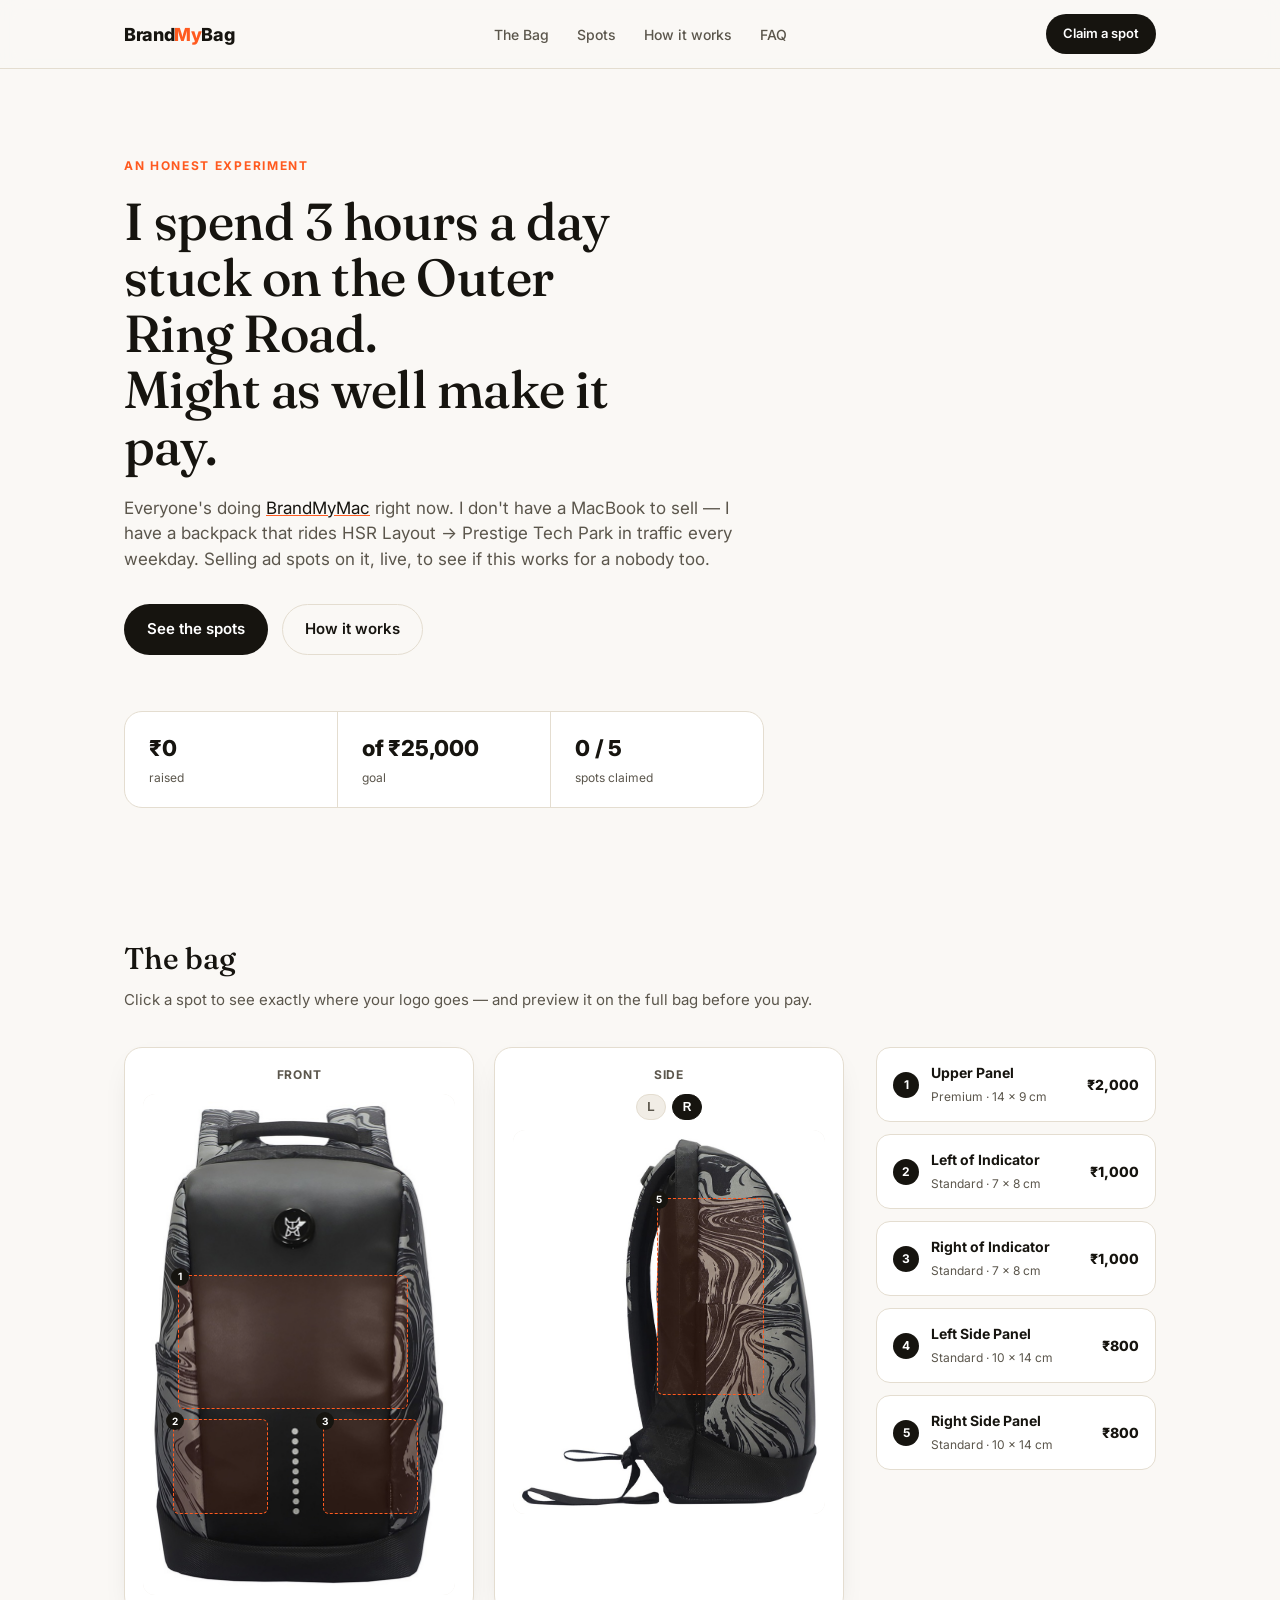
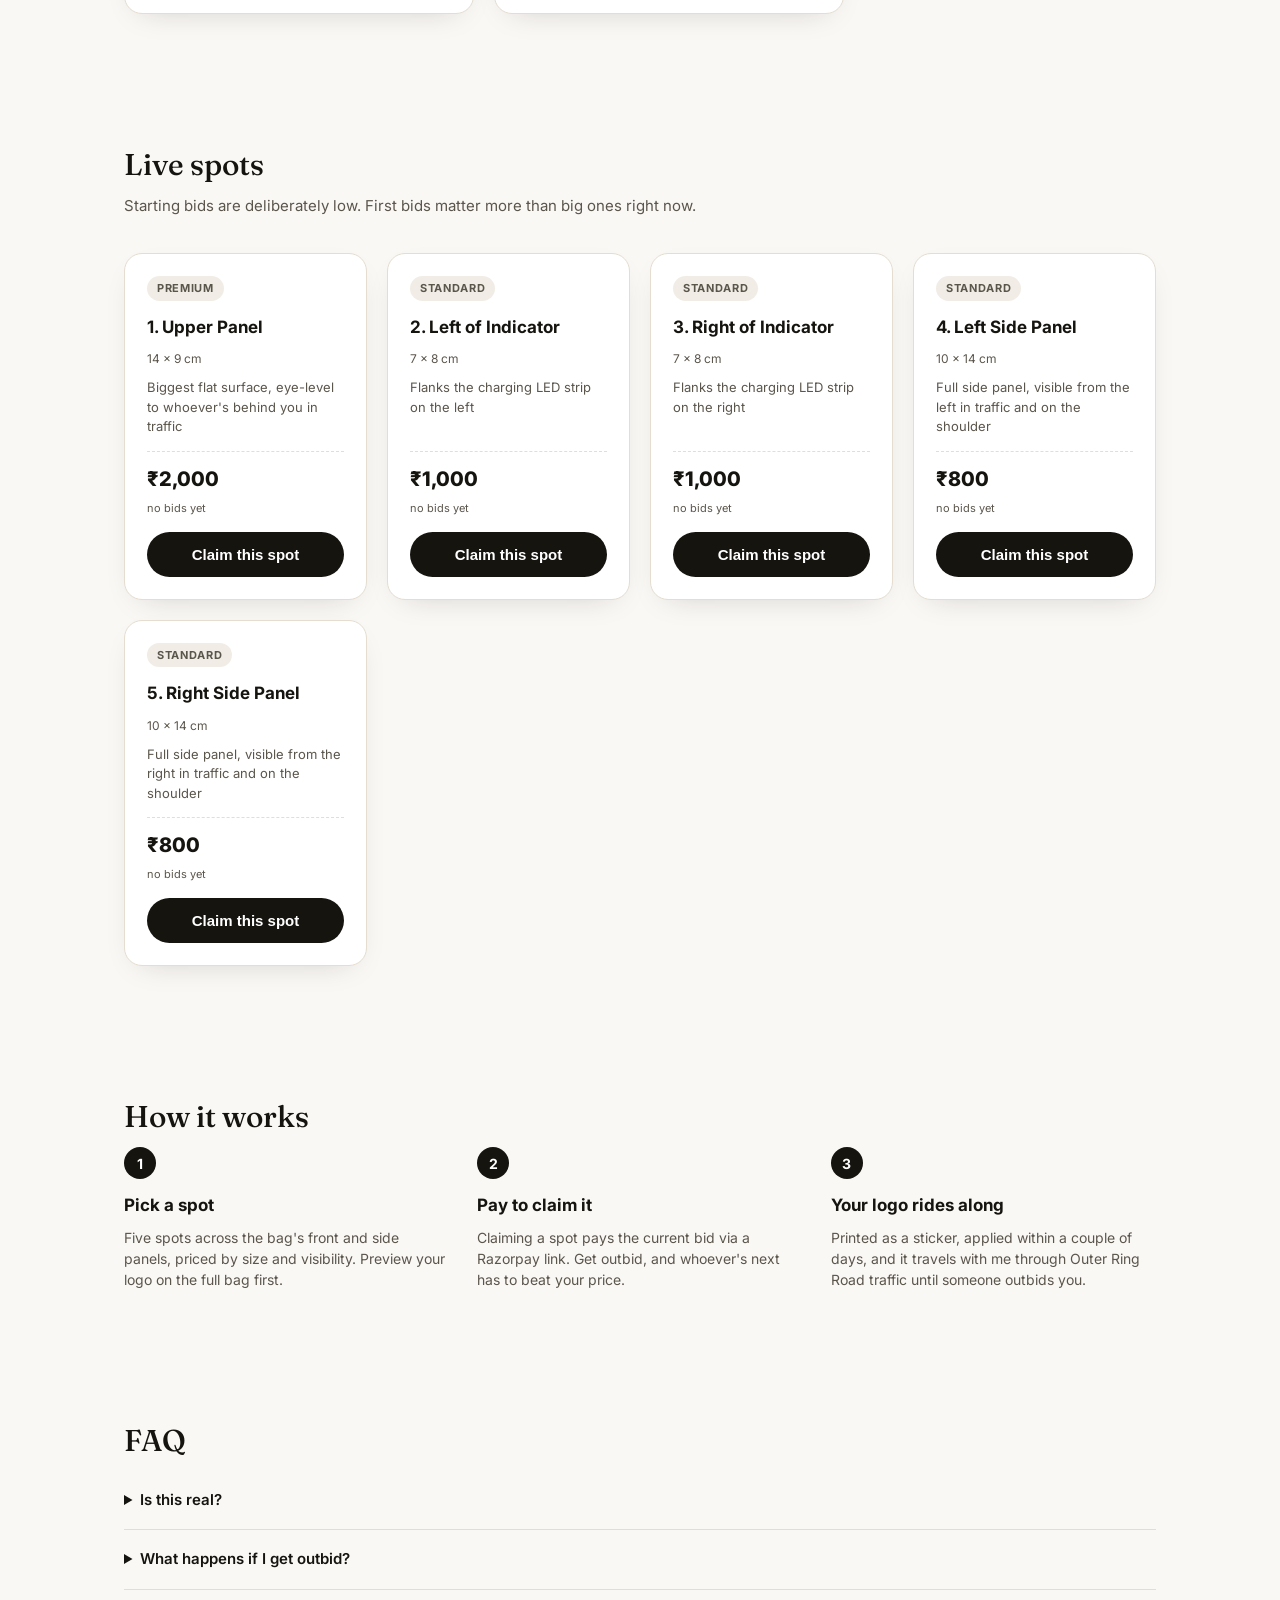
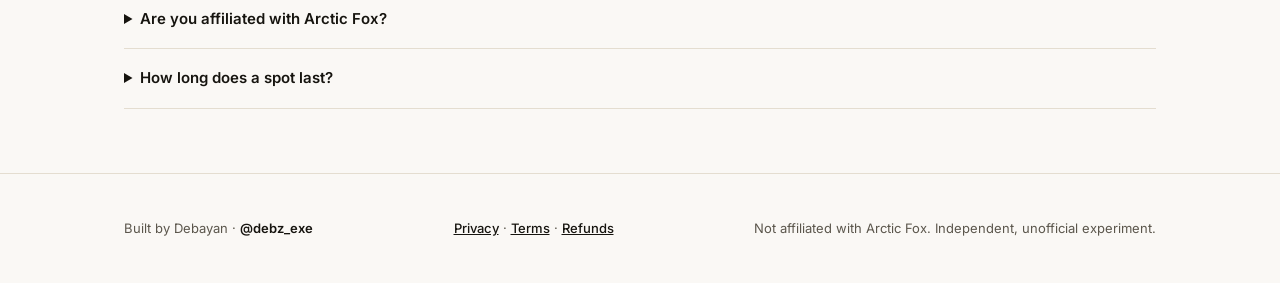
==== index.html @ 96011ea1 "Initial BrandMyBag site with policy pages" ====
<!doctype html>
<html lang="en">
<head>
<meta charset="UTF-8" />
<meta name="viewport" content="width=device-width, initial-scale=1.0" />
<title>BrandMyBag — ad space on my backpack</title>
<meta name="description" content="Auctioning ad spots on my backpack, ridden daily through Outer Ring Road traffic between HSR Layout and Prestige Tech Park. An honest experiment in riding a bandwagon." />
<link rel="preconnect" href="https://fonts.googleapis.com">
<link rel="preconnect" href="https://fonts.gstatic.com" crossorigin>
<link href="https://fonts.googleapis.com/css2?family=Inter:wght@400;500;600;700;800&family=Fraunces:opsz,wght@9..144,500&display=swap" rel="stylesheet">
<link rel="stylesheet" href="style.css" />
</head>
<body>

<header class="site-header">
  <div class="wrap header-inner">
    <a href="#" class="wordmark">Brand<span>My</span>Bag</a>
    <nav>
      <a href="#bag">The Bag</a>
      <a href="#spots">Spots</a>
      <a href="#how">How it works</a>
      <a href="#faq">FAQ</a>
    </nav>
    <a href="#spots" class="btn btn-primary btn-small">Claim a spot</a>
  </div>
</header>

<main>

  <section class="hero">
    <div class="wrap hero-inner">
      <p class="eyebrow">an honest experiment</p>
      <h1>I spend 3 hours a day stuck on the Outer Ring Road.<br>Might as well make it pay.</h1>
      <p class="hero-sub">
        Everyone's doing <a href="https://brandmymac.com" target="_blank" rel="noopener">BrandMyMac</a> right now. I don't have a MacBook to sell —
        I have a backpack that rides HSR Layout → Prestige Tech Park in traffic every weekday.
        Selling ad spots on it, live, to see if this works for a nobody too.
      </p>
      <div class="hero-cta">
        <a href="#spots" class="btn btn-primary">See the spots</a>
        <a href="#how" class="btn btn-ghost">How it works</a>
      </div>
      <div class="stat-bar" id="stat-bar">
        <div class="stat">
          <span class="stat-value" id="stat-raised">₹0</span>
          <span class="stat-label">raised</span>
        </div>
        <div class="stat">
          <span class="stat-value" id="stat-goal">of ₹25,000</span>
          <span class="stat-label">goal</span>
        </div>
        <div class="stat">
          <span class="stat-value" id="stat-spots">0 / 5</span>
          <span class="stat-label">spots claimed</span>
        </div>
      </div>
    </div>
  </section>

  <section id="bag" class="bag-section">
    <div class="wrap">
      <h2 class="section-title">The bag</h2>
      <p class="section-sub">Click a spot to see exactly where your logo goes — and preview it on the full bag before you pay.</p>

      <div class="bag-layout">
        <div class="spot-maps" id="spot-maps"></div>
        <div class="spot-list" id="spot-list"></div>
      </div>
    </div>
  </section>

  <section id="spots" class="spots-section">
    <div class="wrap">
      <h2 class="section-title">Live spots</h2>
      <p class="section-sub">Starting bids are deliberately low. First bids matter more than big ones right now.</p>
      <div class="spots-grid" id="spots-grid"></div>
    </div>
  </section>

  <section id="how" class="how">
    <div class="wrap">
      <h2 class="section-title">How it works</h2>
      <div class="how-grid">
        <div class="how-step">
          <span class="how-num">1</span>
          <h3>Pick a spot</h3>
          <p>Five spots across the bag's front and side panels, priced by size and visibility. Preview your logo on the full bag first.</p>
        </div>
        <div class="how-step">
          <span class="how-num">2</span>
          <h3>Pay to claim it</h3>
          <p>Claiming a spot pays the current bid via a Razorpay link. Get outbid, and whoever's next has to beat your price.</p>
        </div>
        <div class="how-step">
          <span class="how-num">3</span>
          <h3>Your logo rides along</h3>
          <p>Printed as a sticker, applied within a couple of days, and it travels with me through Outer Ring Road traffic until someone outbids you.</p>
        </div>
      </div>
    </div>
  </section>

  <section id="faq" class="faq">
    <div class="wrap">
      <h2 class="section-title">FAQ</h2>
      <details>
        <summary>Is this real?</summary>
        <p>Yes. It's also explicitly an experiment — I'm curious whether a format like this works without an existing audience, not just for accounts that already went viral.</p>
      </details>
      <details>
        <summary>What happens if I get outbid?</summary>
        <p>I'll reach out about a refund path or you can immediately place a higher bid to reclaim the spot.</p>
      </details>
      <details>
        <summary>Are you affiliated with Arctic Fox?</summary>
        <p>No. This is an independent, unaffiliated project. Bag photos are the manufacturer's listing photos used as placeholders during setup, and will be replaced with my own photos of my own bag.</p>
      </details>
      <details>
        <summary>How long does a spot last?</summary>
        <p>Until someone outbids you. No fixed end date — this isn't a 14-day auction, it's ongoing.</p>
      </details>
    </div>
  </section>

</main>

<footer class="site-footer">
  <div class="wrap footer-inner">
    <p>Built by Debayan · <a href="https://x.com/debz_exe" target="_blank" rel="noopener">@debz_exe</a></p>
    <p class="footer-legal">
      <a href="privacy.html">Privacy</a> · <a href="terms.html">Terms</a> · <a href="refund.html">Refunds</a>
    </p>
    <p class="disclaimer">Not affiliated with Arctic Fox. Independent, unofficial experiment.</p>
  </div>
</footer>

<div class="modal-backdrop" id="modal-backdrop">
  <div class="modal modal-wide">
    <button class="modal-close" id="modal-close" aria-label="Close">×</button>
    <h3 id="modal-title">Claim this spot</h3>

    <div class="preview-wrap">
      <div class="preview-full" id="preview-full">
        <img id="preview-bg" alt="" />
        <div class="preview-overlay" id="preview-overlay">
          <span id="preview-placeholder">your logo here</span>
        </div>
      </div>
      <label class="preview-upload">
        <input type="file" id="logo-upload" accept="image/*" hidden />
        Upload a logo to preview it on the bag
      </label>
    </div>

    <p id="modal-body"></p>
    <a href="#" id="modal-pay-btn" class="btn btn-primary" target="_blank" rel="noopener">Pay ₹— to claim</a>
    <p class="modal-note">Payment link opens in a new tab via Razorpay.</p>
  </div>
</div>

<script src="script.js"></script>
</body>
</html>
---- style.css ----
:root {
  --bg: #faf8f5;
  --bg-alt: #f1ede6;
  --ink: #16140f;
  --ink-soft: #5b564c;
  --line: #e4ddd0;
  --accent: #ff5a1f;
  --accent-ink: #ffffff;
  --card: #ffffff;
  --radius: 18px;
  --shadow: 0 10px 30px -18px rgba(22, 20, 15, 0.25);
  font-family: "Inter", -apple-system, BlinkMacSystemFont, sans-serif;
}

* { box-sizing: border-box; }

body {
  margin: 0;
  background: var(--bg);
  color: var(--ink);
  line-height: 1.5;
  -webkit-font-smoothing: antialiased;
}

.wrap {
  max-width: 1080px;
  margin: 0 auto;
  padding: 0 24px;
}

a { color: inherit; }

/* Header */
.site-header {
  position: sticky;
  top: 0;
  z-index: 20;
  background: rgba(250, 248, 245, 0.85);
  backdrop-filter: blur(10px);
  border-bottom: 1px solid var(--line);
}

.header-inner {
  display: flex;
  align-items: center;
  justify-content: space-between;
  height: 68px;
}

.wordmark {
  font-weight: 800;
  font-size: 18px;
  text-decoration: none;
  letter-spacing: -0.02em;
}
.wordmark span { color: var(--accent); }

nav {
  display: flex;
  gap: 28px;
}
nav a {
  text-decoration: none;
  font-size: 14px;
  font-weight: 500;
  color: var(--ink-soft);
}
nav a:hover { color: var(--ink); }

.btn {
  display: inline-flex;
  align-items: center;
  justify-content: center;
  padding: 13px 22px;
  border-radius: 999px;
  font-weight: 600;
  font-size: 15px;
  text-decoration: none;
  border: 1px solid transparent;
  cursor: pointer;
  transition: transform 0.15s ease, box-shadow 0.15s ease;
}
.btn:hover { transform: translateY(-1px); }
.btn-primary {
  background: var(--ink);
  color: #fff;
}
.btn-primary:hover { background: var(--accent); }
.btn-ghost {
  background: transparent;
  border-color: var(--line);
  color: var(--ink);
}
.btn-small { padding: 9px 16px; font-size: 13px; }

/* Hero */
.hero { padding: 88px 0 64px; }
.eyebrow {
  text-transform: uppercase;
  letter-spacing: 0.14em;
  font-size: 12px;
  font-weight: 700;
  color: var(--accent);
  margin: 0 0 18px;
}
.hero h1 {
  font-family: "Fraunces", serif;
  font-weight: 500;
  font-size: clamp(32px, 5vw, 52px);
  line-height: 1.08;
  letter-spacing: -0.01em;
  margin: 0 0 22px;
  max-width: 16ch;
}
.hero-sub {
  font-size: 17px;
  color: var(--ink-soft);
  max-width: 620px;
  margin: 0 0 32px;
}
.hero-sub a { color: var(--ink); text-decoration-color: var(--accent); }
.hero-cta { display: flex; gap: 14px; margin-bottom: 56px; }

.stat-bar {
  display: flex;
  gap: 0;
  border: 1px solid var(--line);
  border-radius: var(--radius);
  background: var(--card);
  overflow: hidden;
  max-width: 640px;
}
.stat {
  flex: 1;
  padding: 20px 24px;
  border-right: 1px solid var(--line);
}
.stat:last-child { border-right: none; }
.stat-value {
  display: block;
  font-size: 22px;
  font-weight: 800;
  letter-spacing: -0.01em;
}
.stat-label {
  display: block;
  font-size: 12px;
  color: var(--ink-soft);
  margin-top: 4px;
}

/* Sections */
section { padding: 64px 0; }
.section-title {
  font-family: "Fraunces", serif;
  font-weight: 500;
  font-size: 30px;
  margin: 0 0 8px;
}
.section-sub {
  color: var(--ink-soft);
  margin: 0 0 36px;
  font-size: 15px;
}

/* Bag spot map */
.bag-layout {
  display: grid;
  grid-template-columns: minmax(0, 1fr) 280px;
  gap: 32px;
  align-items: start;
}
@media (max-width: 820px) {
  .bag-layout { grid-template-columns: 1fr; }
}

.spot-maps {
  display: grid;
  grid-template-columns: 1fr 1fr;
  gap: 20px;
}
@media (max-width: 560px) {
  .spot-maps { grid-template-columns: 1fr; }
}

.spot-map-wrap {
  background: var(--card);
  border: 1px solid var(--line);
  border-radius: var(--radius);
  padding: 18px;
  box-shadow: var(--shadow);
}
.spot-map-label {
  font-size: 12px;
  font-weight: 700;
  text-transform: uppercase;
  letter-spacing: 0.06em;
  color: var(--ink-soft);
  margin: 0 0 10px;
  text-align: center;
}

.spot-map {
  position: relative;
  width: 100%;
  border-radius: 12px;
  overflow: hidden;
  background: var(--bg-alt);
}
.spot-map-inner {
  position: relative;
  width: 100%;
  transition: transform 0.2s ease;
}
.spot-map-inner.mirrored { transform: scaleX(-1); }
.spot-map-inner img {
  display: block;
  width: 100%;
  height: auto;
}

.side-toggle {
  display: flex;
  justify-content: center;
  gap: 6px;
  margin-bottom: 10px;
}
.side-toggle button {
  width: 30px;
  height: 26px;
  border-radius: 999px;
  border: 1px solid var(--line);
  background: var(--bg-alt);
  color: var(--ink-soft);
  font-size: 12px;
  font-weight: 700;
  cursor: pointer;
}
.side-toggle button.active {
  background: var(--ink);
  color: #fff;
  border-color: var(--ink);
}

.spot-pin {
  position: absolute;
  border: 1.5px dashed var(--accent);
  background: rgba(255, 90, 31, 0.1);
  border-radius: 6px;
  cursor: pointer;
  transition: background 0.15s ease;
}
.spot-pin:hover,
.spot-pin.active {
  background: rgba(255, 90, 31, 0.22);
}
.spot-pin-badge {
  position: absolute;
  top: -8px;
  left: -8px;
  width: 18px;
  height: 18px;
  border-radius: 50%;
  background: var(--ink);
  color: #fff;
  font-size: 10px;
  font-weight: 700;
  display: flex;
  align-items: center;
  justify-content: center;
}
.spot-pin.claimed .spot-pin-badge { background: var(--accent); }

.spot-list {
  display: flex;
  flex-direction: column;
  gap: 12px;
}
.spot-list-item {
  display: flex;
  align-items: center;
  gap: 12px;
  background: var(--card);
  border: 1px solid var(--line);
  border-radius: 14px;
  padding: 14px 16px;
  cursor: pointer;
  transition: border-color 0.15s ease;
}
.spot-list-item:hover,
.spot-list-item.active { border-color: var(--accent); }
.spot-list-num {
  width: 26px;
  height: 26px;
  border-radius: 50%;
  background: var(--ink);
  color: #fff;
  font-size: 12px;
  font-weight: 700;
  display: flex;
  align-items: center;
  justify-content: center;
  flex-shrink: 0;
}
.spot-list-item.claimed .spot-list-num { background: var(--accent); }
.spot-list-info { flex-grow: 1; }
.spot-list-info h4 { margin: 0; font-size: 14px; }
.spot-list-info span { font-size: 12px; color: var(--ink-soft); }
.spot-list-price { font-weight: 800; font-size: 14px; white-space: nowrap; }

/* Spots */
.spots-grid {
  display: grid;
  grid-template-columns: repeat(auto-fit, minmax(230px, 1fr));
  gap: 20px;
}
.spot-card {
  background: var(--card);
  border: 1px solid var(--line);
  border-radius: var(--radius);
  padding: 22px;
  display: flex;
  flex-direction: column;
  gap: 10px;
  box-shadow: var(--shadow);
}
.spot-tier {
  align-self: flex-start;
  font-size: 11px;
  font-weight: 700;
  text-transform: uppercase;
  letter-spacing: 0.06em;
  padding: 4px 10px;
  border-radius: 999px;
  background: var(--bg-alt);
  color: var(--ink-soft);
}
.spot-card h3 { margin: 4px 0 0; font-size: 17px; }
.spot-size { font-size: 12px; color: var(--ink-soft); }
.spot-note { font-size: 13px; color: var(--ink-soft); margin: 0; flex-grow: 1; }
.spot-bid {
  display: flex;
  align-items: baseline;
  justify-content: space-between;
  border-top: 1px dashed var(--line);
  padding-top: 12px;
  margin-top: 4px;
}
.spot-bid-value { font-size: 20px; font-weight: 800; }
.spot-bid-label { font-size: 11px; color: var(--ink-soft); }
.spot-card .btn { width: 100%; margin-top: 4px; }

/* How it works */
.how-grid {
  display: grid;
  grid-template-columns: repeat(3, 1fr);
  gap: 28px;
}
@media (max-width: 760px) {
  .how-grid { grid-template-columns: 1fr; }
}
.how-num {
  display: inline-flex;
  align-items: center;
  justify-content: center;
  width: 32px;
  height: 32px;
  border-radius: 50%;
  background: var(--ink);
  color: #fff;
  font-weight: 700;
  font-size: 14px;
  margin-bottom: 14px;
}
.how-step h3 { margin: 0 0 8px; font-size: 17px; }
.how-step p { margin: 0; color: var(--ink-soft); font-size: 14px; }

/* FAQ */
.faq details {
  border-bottom: 1px solid var(--line);
  padding: 18px 0;
}
.faq summary {
  cursor: pointer;
  font-weight: 600;
  font-size: 15px;
}
.faq p {
  margin: 12px 0 0;
  color: var(--ink-soft);
  font-size: 14px;
}

/* Footer */
.site-footer {
  border-top: 1px solid var(--line);
  padding: 32px 0;
}
.footer-inner {
  display: flex;
  flex-wrap: wrap;
  justify-content: space-between;
  gap: 8px 20px;
  font-size: 13px;
  color: var(--ink-soft);
}
.footer-inner a { color: var(--ink); text-decoration: none; font-weight: 600; }
.footer-legal a { font-weight: 500; text-decoration: underline; }

/* Modal */
.modal-backdrop {
  display: none;
  position: fixed;
  inset: 0;
  background: rgba(22,20,15,0.45);
  align-items: center;
  justify-content: center;
  z-index: 50;
  padding: 20px;
}
.modal-backdrop.open { display: flex; }
.modal {
  background: #fff;
  border-radius: var(--radius);
  padding: 32px;
  max-width: 380px;
  width: 100%;
  position: relative;
  max-height: 90vh;
  overflow-y: auto;
}
.modal.modal-wide { max-width: 460px; }
.modal-close {
  position: absolute;
  top: 14px;
  right: 14px;
  background: none;
  border: none;
  font-size: 22px;
  cursor: pointer;
  color: var(--ink-soft);
}
.modal h3 { margin: 0 0 10px; font-size: 19px; }
.modal p { color: var(--ink-soft); font-size: 14px; }
.modal .btn { width: 100%; margin: 14px 0 8px; }
.modal-note { font-size: 12px; text-align: center; }

.preview-wrap { margin: 4px 0 16px; }
.preview-full {
  position: relative;
  width: 100%;
  max-width: 260px;
  margin: 0 auto;
  border-radius: 12px;
  overflow: hidden;
  background: var(--bg-alt);
  border: 1px solid var(--line);
  transition: transform 0.2s ease;
}
.preview-full.mirrored { transform: scaleX(-1); }
.preview-full img#preview-bg {
  display: block;
  width: 100%;
  height: auto;
}
.preview-overlay {
  position: absolute;
  display: flex;
  align-items: center;
  justify-content: center;
  border: 1.5px dashed rgba(255,255,255,0.8);
  border-radius: 4px;
  background: rgba(0,0,0,0.1);
  overflow: hidden;
}
.preview-overlay img {
  width: 100%;
  height: 100%;
  object-fit: contain;
}
#preview-placeholder {
  font-size: 9px;
  color: #fff;
  text-shadow: 0 1px 3px rgba(0,0,0,0.6);
  text-align: center;
  padding: 2px;
  line-height: 1.1;
}
.preview-upload {
  display: block;
  text-align: center;
  margin-top: 10px;
  font-size: 13px;
  font-weight: 600;
  color: var(--accent);
  cursor: pointer;
  text-decoration: underline;
}
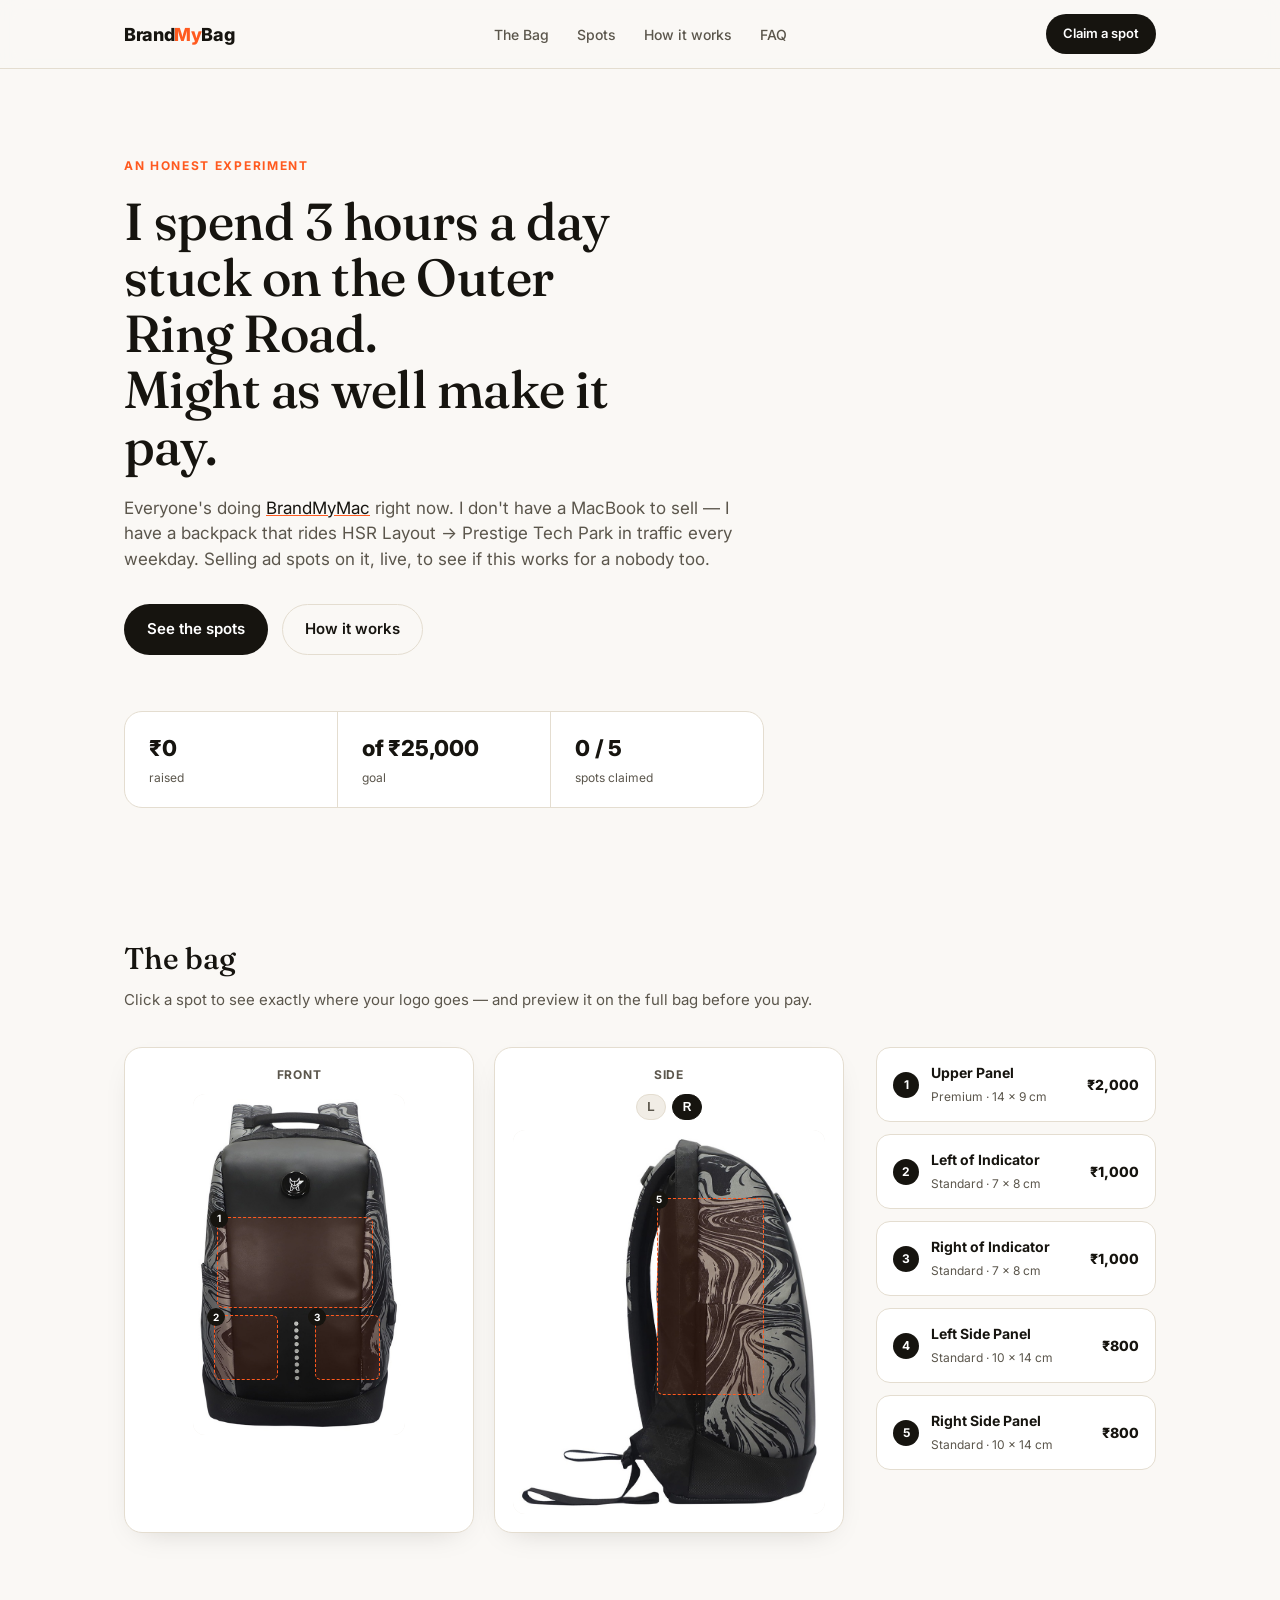
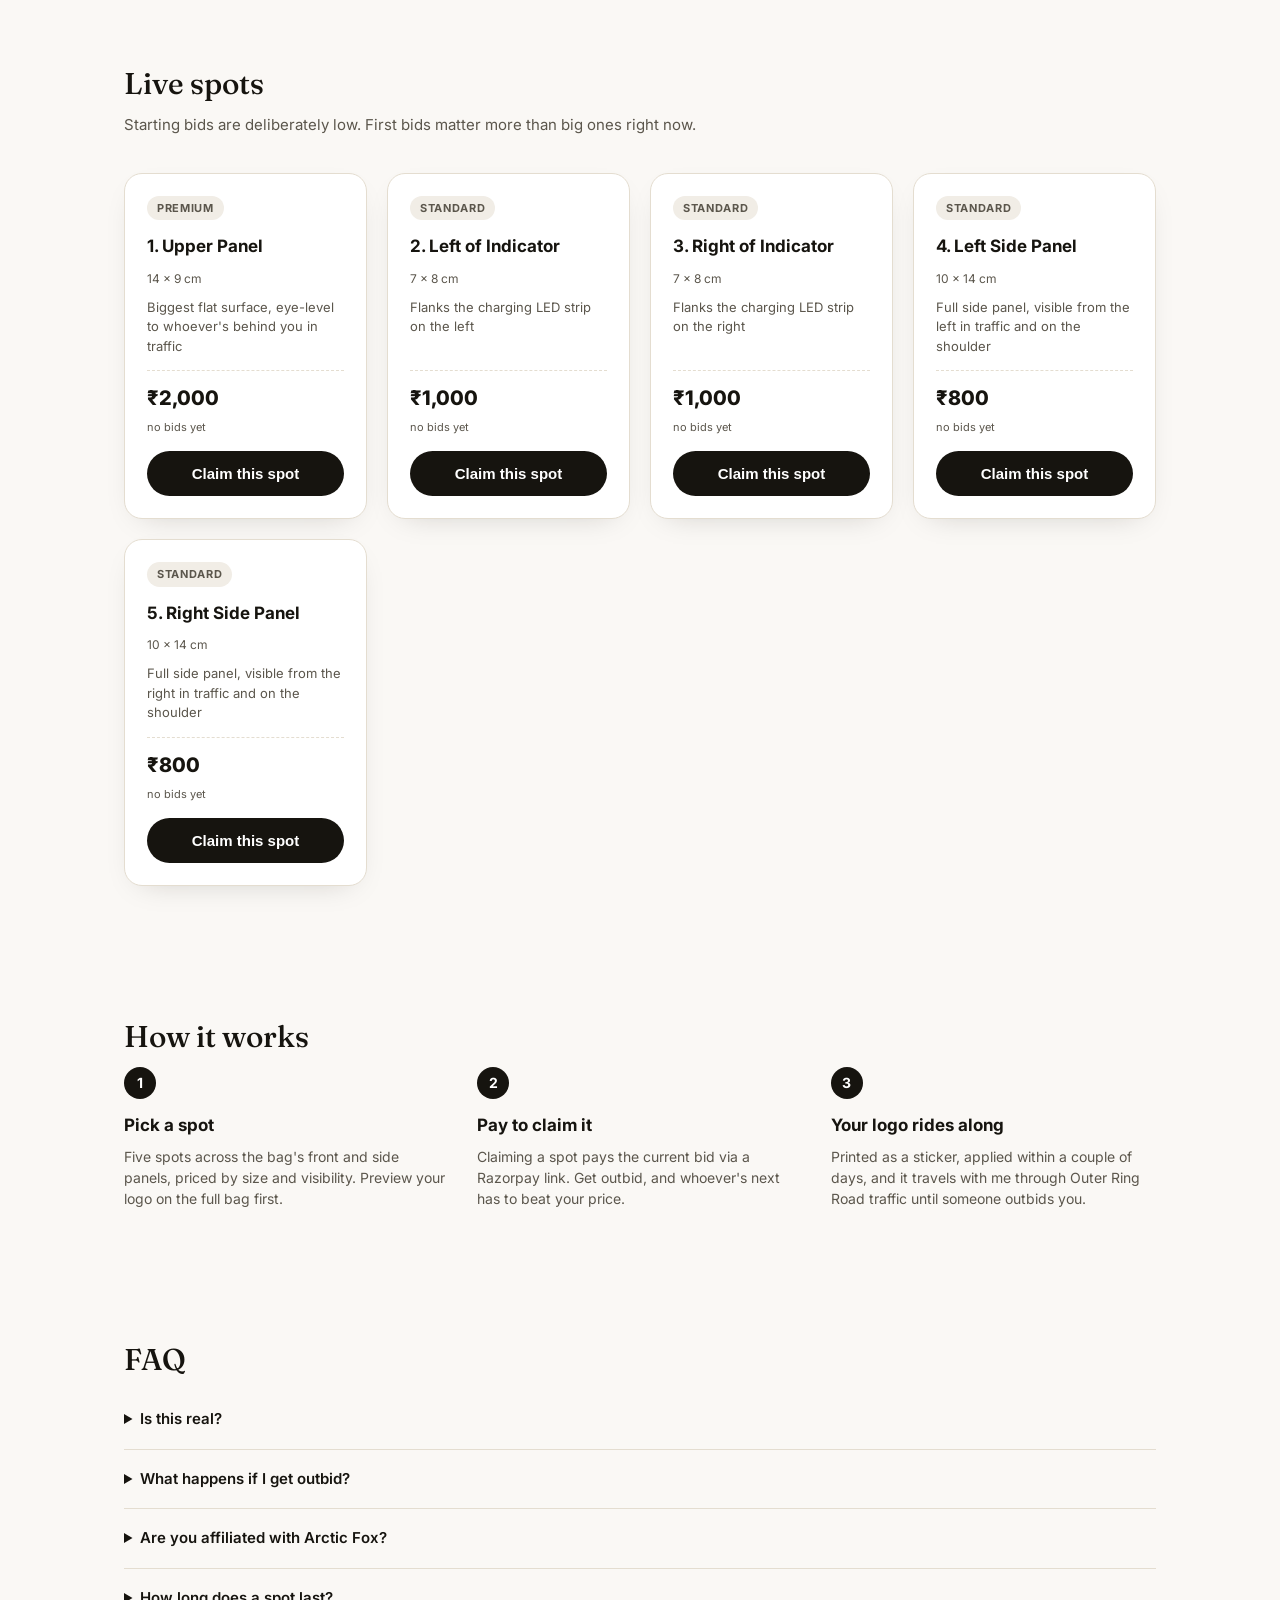
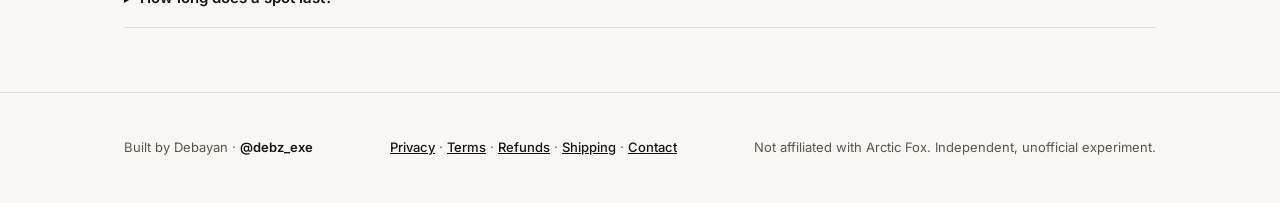
==== commit e19696de: "Add shipping and contact policy pages; narrow front bag view" ====
--- a/index.html
+++ b/index.html
@@ -128,7 +128,7 @@
   <div class="wrap footer-inner">
     <p>Built by Debayan · <a href="https://x.com/debz_exe" target="_blank" rel="noopener">@debz_exe</a></p>
     <p class="footer-legal">
-      <a href="privacy.html">Privacy</a> · <a href="terms.html">Terms</a> · <a href="refund.html">Refunds</a>
+      <a href="privacy.html">Privacy</a> · <a href="terms.html">Terms</a> · <a href="refund.html">Refunds</a> · <a href="shipping.html">Shipping</a> · <a href="contact.html">Contact</a>
     </p>
     <p class="disclaimer">Not affiliated with Arctic Fox. Independent, unofficial experiment.</p>
   </div>
--- a/style.css
+++ b/style.css
@@ -207,6 +207,10 @@
   overflow: hidden;
   background: var(--bg-alt);
 }
+.spot-map--narrow {
+  max-width: 68%;
+  margin: 0 auto;
+}
 .spot-map-inner {
   position: relative;
   width: 100%;
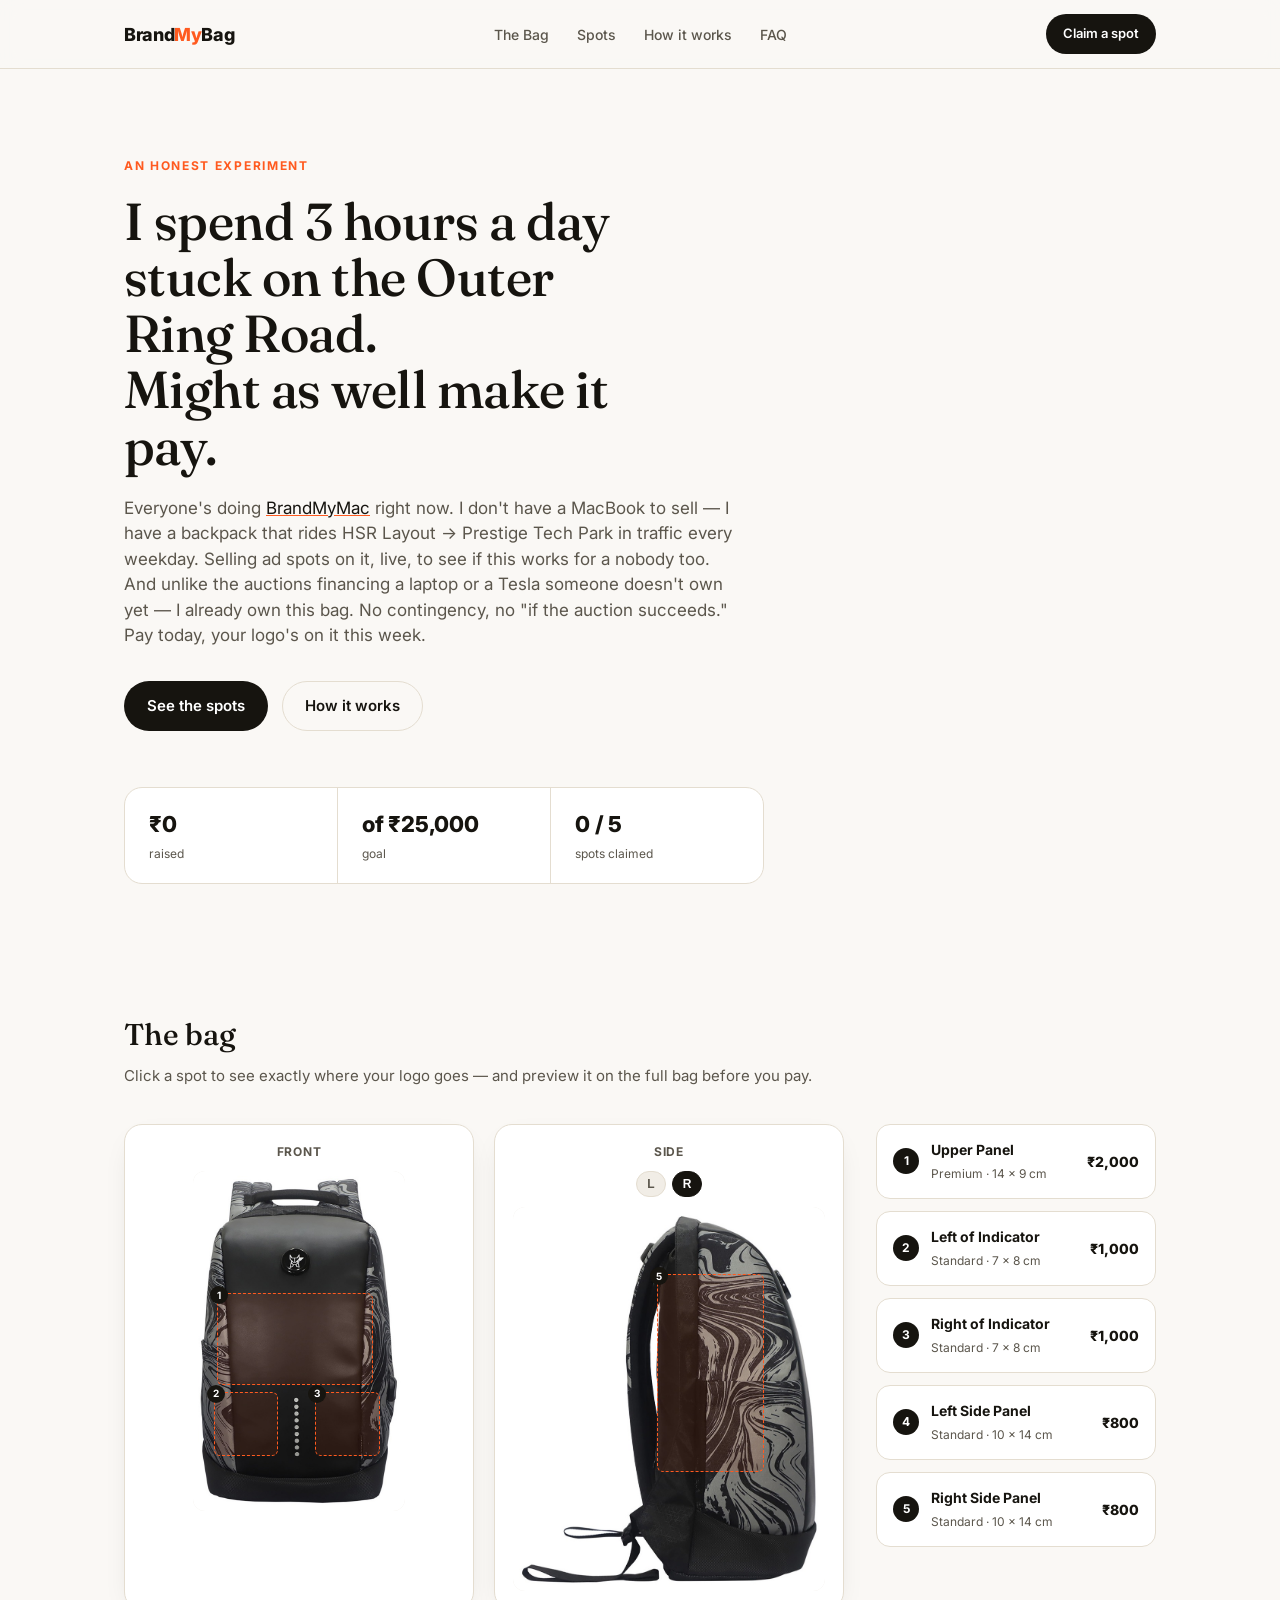
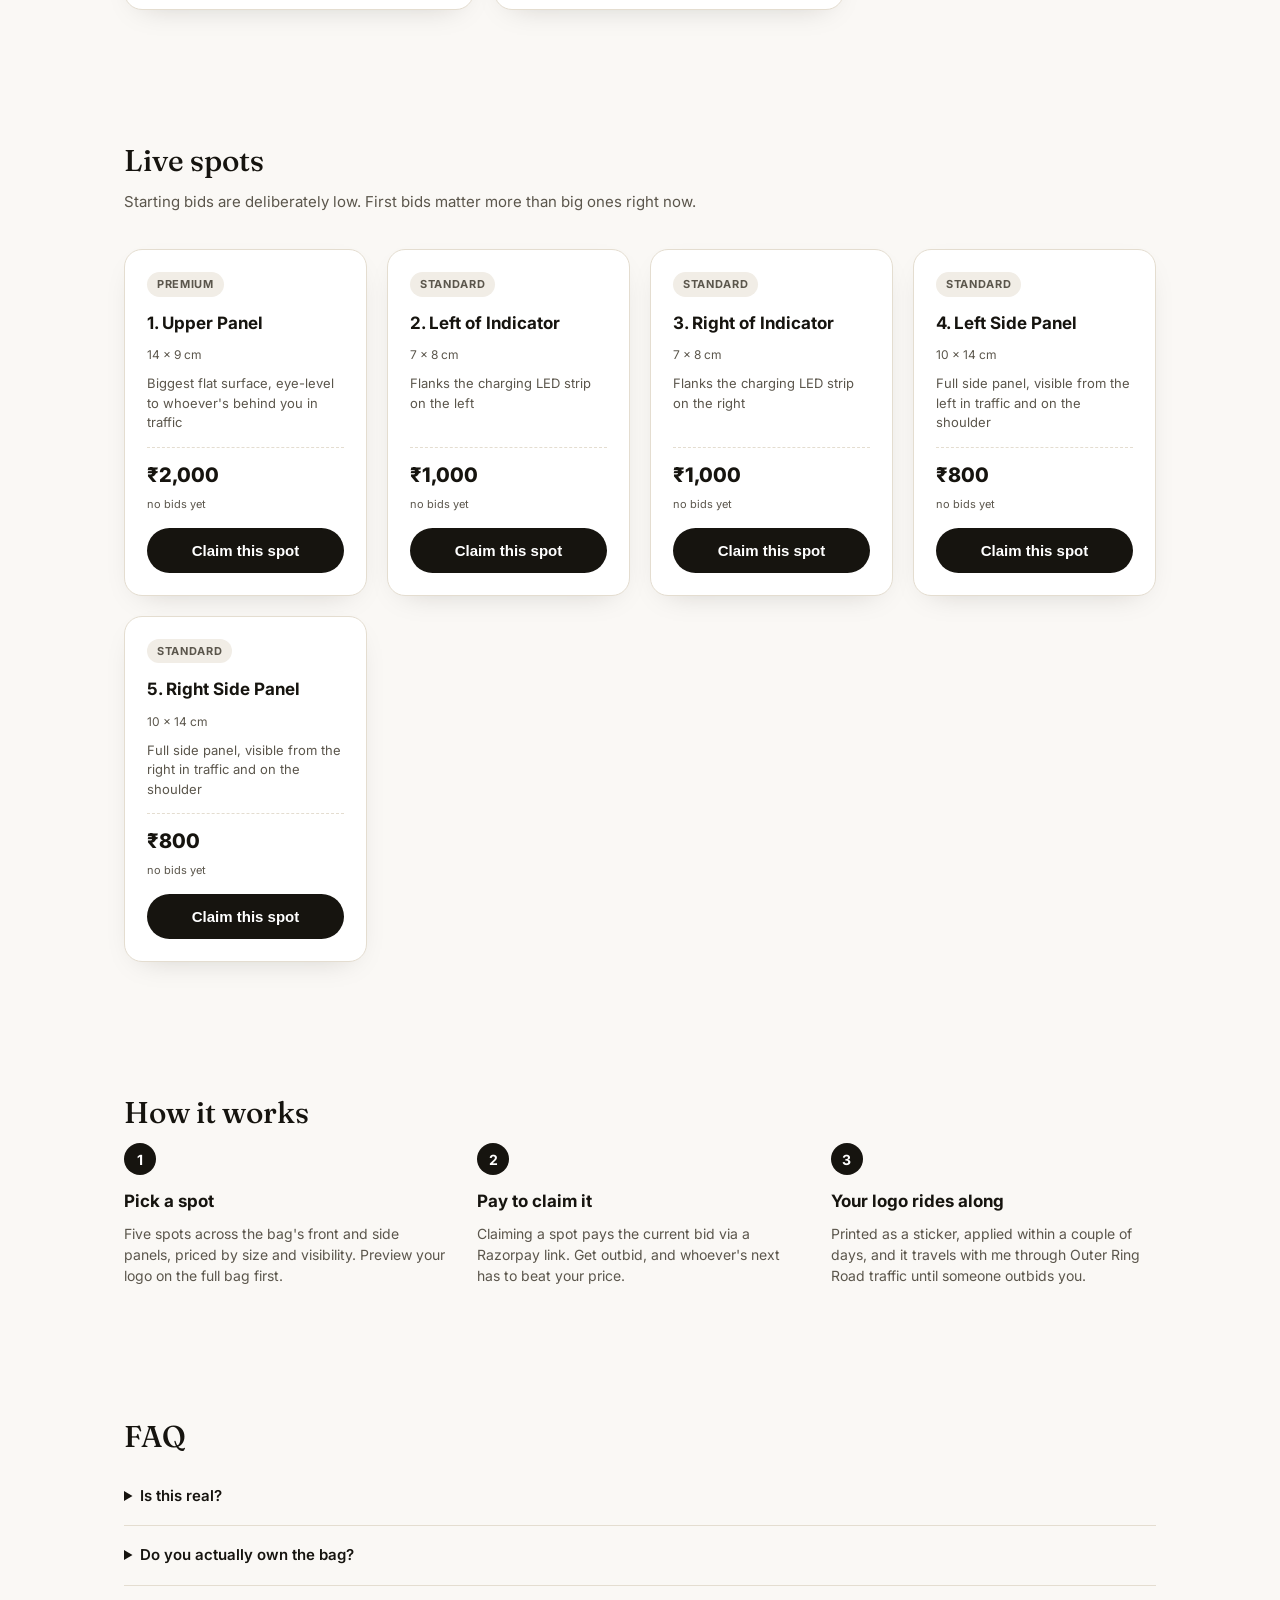
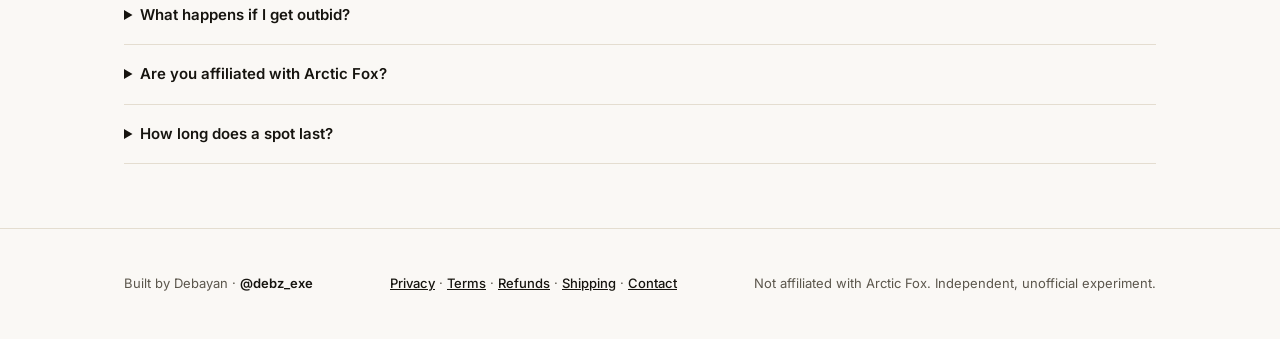
==== commit eec7da17: "Add 'I already own this bag' angle to hero copy and FAQ" ====
--- a/index.html
+++ b/index.html
@@ -34,7 +34,9 @@
       <p class="hero-sub">
         Everyone's doing <a href="https://brandmymac.com" target="_blank" rel="noopener">BrandMyMac</a> right now. I don't have a MacBook to sell —
         I have a backpack that rides HSR Layout → Prestige Tech Park in traffic every weekday.
-        Selling ad spots on it, live, to see if this works for a nobody too.
+        Selling ad spots on it, live, to see if this works for a nobody too. And unlike the auctions
+        financing a laptop or a Tesla someone doesn't own yet — I already own this bag. No contingency,
+        no "if the auction succeeds." Pay today, your logo's on it this week.
       </p>
       <div class="hero-cta">
         <a href="#spots" class="btn btn-primary">See the spots</a>
@@ -108,6 +110,10 @@
         <p>Yes. It's also explicitly an experiment — I'm curious whether a format like this works without an existing audience, not just for accounts that already went viral.</p>
       </details>
       <details>
+        <summary>Do you actually own the bag?</summary>
+        <p>Yes — already bought, already mine, already sitting in Bengaluru traffic every day. This isn't financing a purchase that depends on the auction going well; your sticker goes on a bag that already exists.</p>
+      </details>
+      <details>
         <summary>What happens if I get outbid?</summary>
         <p>I'll reach out about a refund path or you can immediately place a higher bid to reclaim the spot.</p>
       </details>
--- a/style.css
+++ b/style.css
@@ -478,8 +478,8 @@
   overflow: hidden;
 }
 .preview-overlay img {
-  width: 100%;
-  height: 100%;
+  width: 65%;
+  height: 65%;
   object-fit: contain;
 }
 #preview-placeholder {
